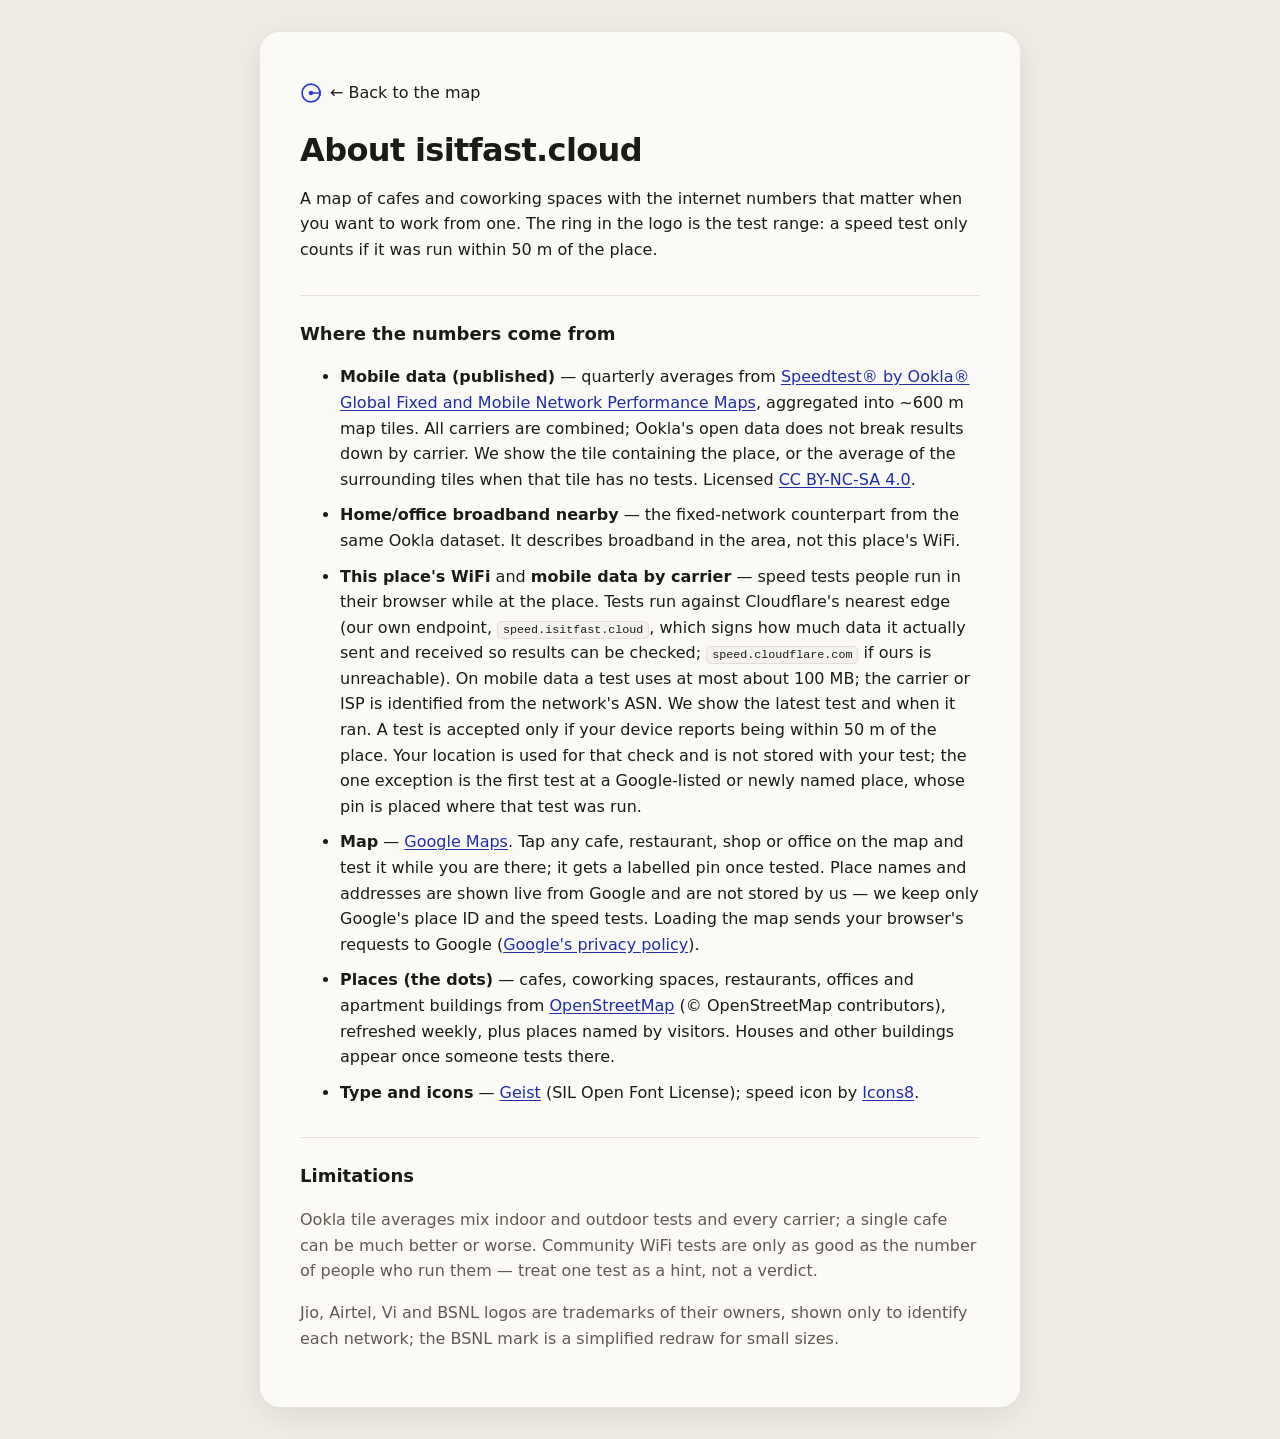
==== web/about.html @ c8f4384d "isitfast.cloud: map of internet speeds at cafes and coworking spaces, tested where you sit" ====
<!doctype html>
<html lang="en">
<head>
  <meta charset="utf-8" /><meta name="viewport" content="width=device-width, initial-scale=1" />
  <title>About — isitfast.cloud</title>
  <link rel="icon" href="/favicon.svg?v=8" type="image/svg+xml" />
  <link rel="apple-touch-icon" href="/apple-touch-icon.png?v=7" />
  <link rel="preload" href="/fonts/geist-latin.woff2?v=1" as="font" type="font/woff2" crossorigin />
  <style>
    @font-face { font-family: "Geist"; font-weight: 400 600; font-display: swap; src: url(/fonts/geist-latin.woff2?v=1) format("woff2"); }
    html { background: #EFEDE6; }
    body { font-family: "Geist", ui-sans-serif, system-ui, -apple-system, "Segoe UI", sans-serif; max-width: 680px; margin: 32px auto; padding: 32px 40px 40px; line-height: 1.6; color: #1B1A17; background: #FBFAF7; border-radius: 20px; box-shadow: 0 8px 32px rgba(27,26,23,.10); -webkit-font-smoothing: antialiased; }
    h1 { font-size: 32px; font-weight: 600; letter-spacing: -.02em; line-height: 1.2; margin: 20px 0 8px; }
    h2 { font-size: 18px; font-weight: 600; margin: 32px 0 8px; padding-top: 24px; border-top: 1px solid #E3DFD5; }
    a { color: #1F2DA8; text-underline-offset: 2px; } code { background: #F4F2EC; border: 1px solid #E3DFD5; padding: 1px 5px; border-radius: 5px; font-size: .9em; }
    li { margin: 0 0 10px; } ::selection { background: #E8EAFB; color: #1F2DA8; }
    .muted { color: #5F5A50; }
    .back { display: inline-flex; align-items: center; gap: 8px; font-weight: 500; text-decoration: none; color: #1B1A17; }
    .back svg { width: 22px; height: 22px; }
    @media (max-width: 600px) { body { margin: 0; border-radius: 0; padding: 20px; box-shadow: none; } h1 { font-size: 26px; } }
  </style>
</head>
<body>
  <p><a class="back" href="/"><svg viewBox="0 0 32 32" aria-hidden="true"><circle cx="16" cy="16" r="13" fill="none" stroke="#2A3BD4" stroke-width="2.4"/><path d="M16 16H29M29 12.5v7" stroke="#2A3BD4" stroke-width="2.4" stroke-linecap="round"/><circle cx="16" cy="16" r="3.4" fill="#2A3BD4"/></svg>← Back to the map</a></p>
  <h1>About isitfast.cloud</h1>
  <p>A map of cafes and coworking spaces with the internet numbers that matter when you want to work from one. The ring in the logo is the test range: a speed test only counts if it was run within 50 m of the place.</p>
  <h2>Where the numbers come from</h2>
  <ul>
    <li><strong>Mobile data (published)</strong> — quarterly averages from
      <a href="https://www.ookla.com/ookla-for-good/open-data">Speedtest® by Ookla® Global Fixed and Mobile Network Performance Maps</a>,
      aggregated into ~600 m map tiles. All carriers are combined; Ookla's open data does not break results down by carrier.
      We show the tile containing the place, or the average of the surrounding tiles when that tile has no tests.
      Licensed <a href="https://creativecommons.org/licenses/by-nc-sa/4.0/">CC BY-NC-SA 4.0</a>.</li>
    <li><strong>Home/office broadband nearby</strong> — the fixed-network counterpart from the same Ookla dataset. It describes broadband in the area, not this place's WiFi.</li>
    <li><strong>This place's WiFi</strong> and <strong>mobile data by carrier</strong> — speed tests people run in their browser while at the place. Tests run against Cloudflare's nearest edge (our own endpoint, <code>speed.isitfast.cloud</code>, which signs how much data it actually sent and received so results can be checked; <code>speed.cloudflare.com</code> if ours is unreachable). On mobile data a test uses at most about 100 MB; the carrier or ISP is identified from the network's ASN. We show the latest test and when it ran. A test is accepted only if your device reports being within 50 m of the place. Your location is used for that check and is not stored with your test; the one exception is the first test at a Google-listed or newly named place, whose pin is placed where that test was run.</li>
    <li><strong>Map</strong> — <a href="https://www.google.com/maps" target="_blank" rel="noopener">Google Maps</a>. Tap any cafe, restaurant, shop or office on the map and test it while you are there; it gets a labelled pin once tested. Place names and addresses are shown live from Google and are not stored by us — we keep only Google's place ID and the speed tests. Loading the map sends your browser's requests to Google (<a href="https://policies.google.com/privacy" target="_blank" rel="noopener">Google's privacy policy</a>).</li>
    <li><strong>Places (the dots)</strong> — cafes, coworking spaces, restaurants, offices and apartment buildings from <a href="https://www.openstreetmap.org/copyright">OpenStreetMap</a> (&copy; OpenStreetMap contributors), refreshed weekly, plus places named by visitors. Houses and other buildings appear once someone tests there.</li>
    <li><strong>Type and icons</strong> — <a href="https://vercel.com/font" target="_blank" rel="noopener">Geist</a> (SIL Open Font License); speed icon by <a href="https://icons8.com/icon/pEQXFEQYQHQk/speed" target="_blank" rel="noopener">Icons8</a>.</li>
  </ul>
  <h2>Limitations</h2>
  <p class="muted">Ookla tile averages mix indoor and outdoor tests and every carrier; a single cafe can be much better or worse. Community WiFi tests are only as good as the number of people who run them — treat one test as a hint, not a verdict.</p>
  <p class="muted">Jio, Airtel, Vi and BSNL logos are trademarks of their owners, shown only to identify each network; the BSNL mark is a simplified redraw for small sizes.</p>
</body>
</html>
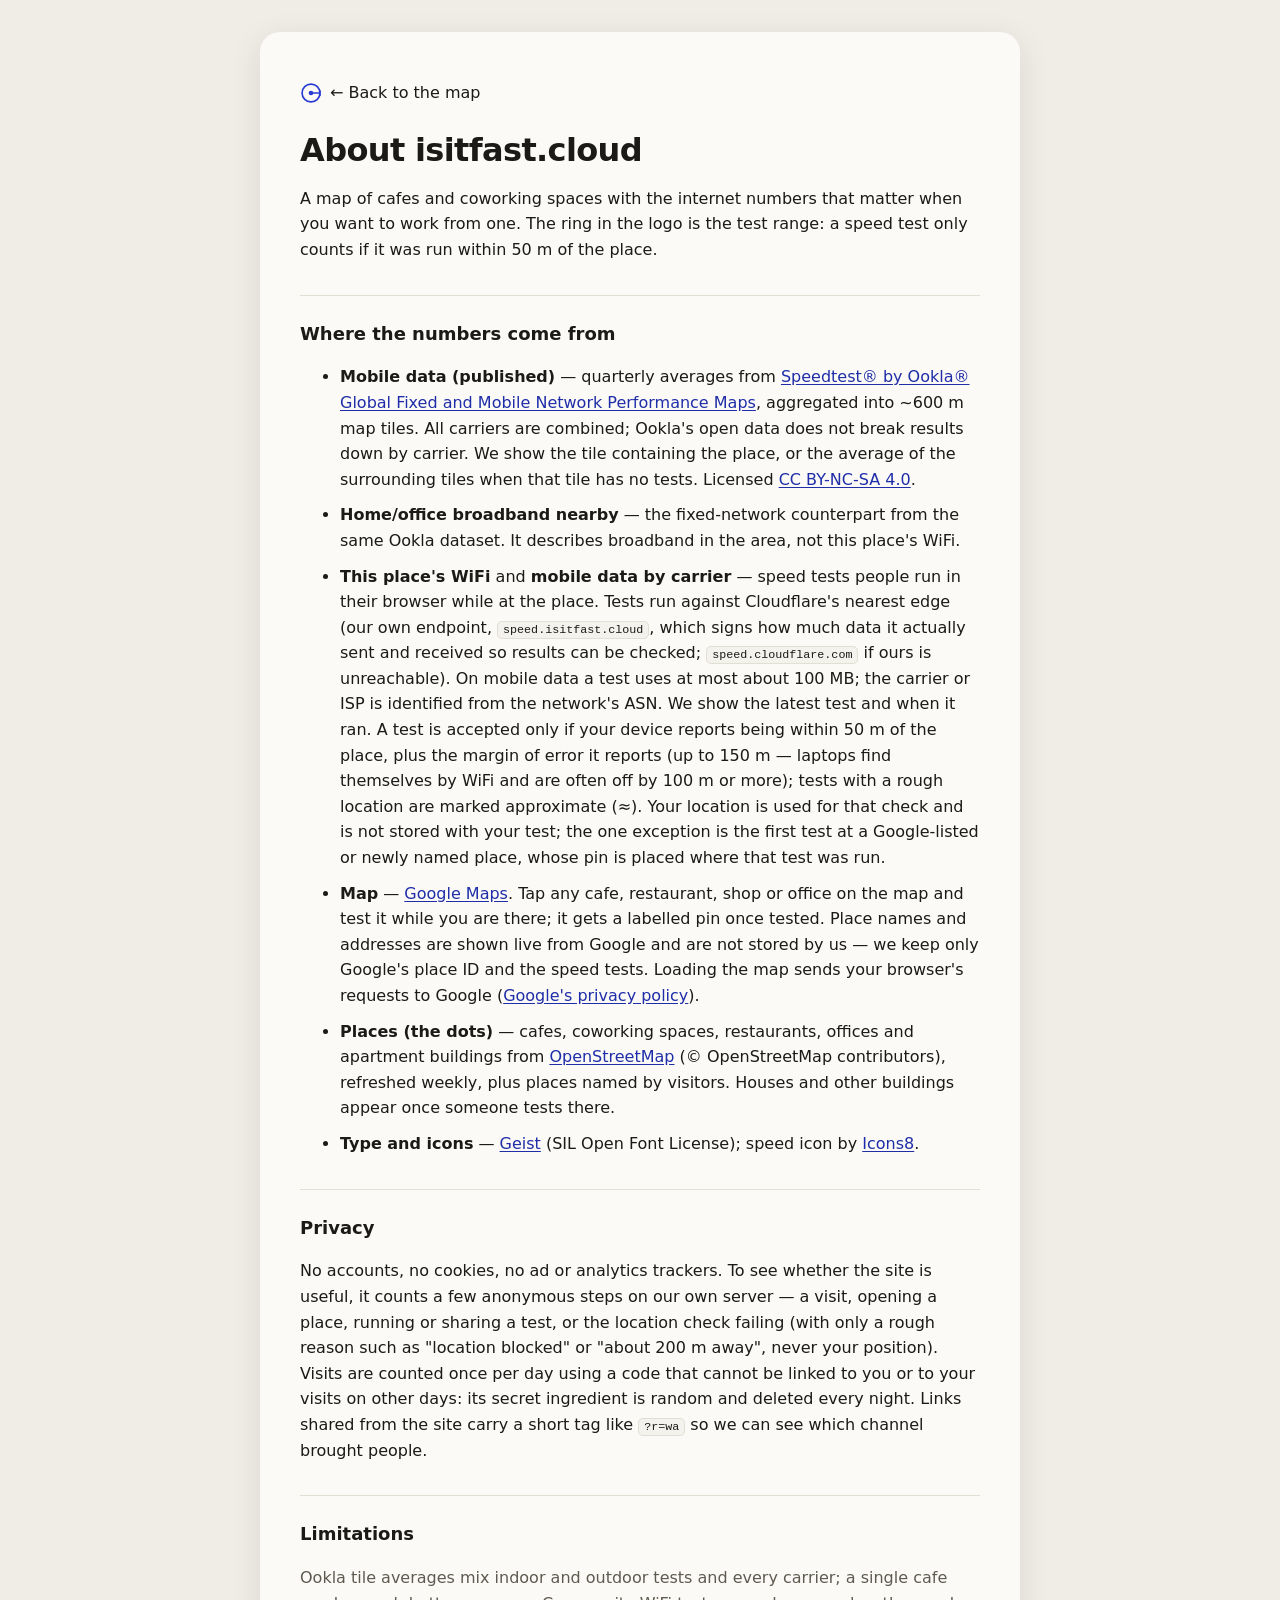
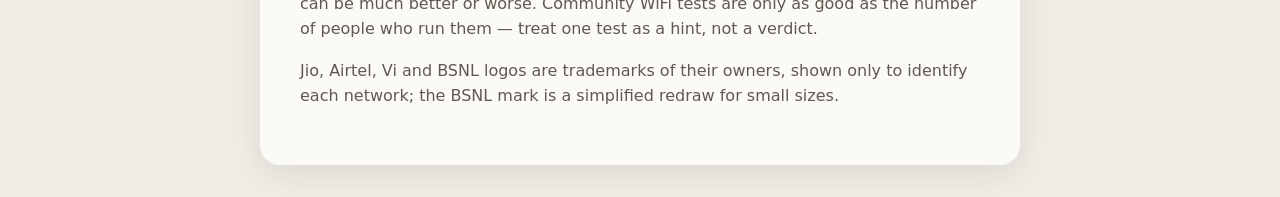
==== commit fbabb7e3: "Pre-launch fixes: cookieless analytics, /p/ share links + OG, accuracy-aware location gate, "Test wh" ====
--- a/web/about.html
+++ b/web/about.html
@@ -32,11 +32,13 @@
       We show the tile containing the place, or the average of the surrounding tiles when that tile has no tests.
       Licensed <a href="https://creativecommons.org/licenses/by-nc-sa/4.0/">CC BY-NC-SA 4.0</a>.</li>
     <li><strong>Home/office broadband nearby</strong> — the fixed-network counterpart from the same Ookla dataset. It describes broadband in the area, not this place's WiFi.</li>
-    <li><strong>This place's WiFi</strong> and <strong>mobile data by carrier</strong> — speed tests people run in their browser while at the place. Tests run against Cloudflare's nearest edge (our own endpoint, <code>speed.isitfast.cloud</code>, which signs how much data it actually sent and received so results can be checked; <code>speed.cloudflare.com</code> if ours is unreachable). On mobile data a test uses at most about 100 MB; the carrier or ISP is identified from the network's ASN. We show the latest test and when it ran. A test is accepted only if your device reports being within 50 m of the place. Your location is used for that check and is not stored with your test; the one exception is the first test at a Google-listed or newly named place, whose pin is placed where that test was run.</li>
+    <li><strong>This place's WiFi</strong> and <strong>mobile data by carrier</strong> — speed tests people run in their browser while at the place. Tests run against Cloudflare's nearest edge (our own endpoint, <code>speed.isitfast.cloud</code>, which signs how much data it actually sent and received so results can be checked; <code>speed.cloudflare.com</code> if ours is unreachable). On mobile data a test uses at most about 100 MB; the carrier or ISP is identified from the network's ASN. We show the latest test and when it ran. A test is accepted only if your device reports being within 50 m of the place, plus the margin of error it reports (up to 150 m — laptops find themselves by WiFi and are often off by 100 m or more); tests with a rough location are marked approximate (≈). Your location is used for that check and is not stored with your test; the one exception is the first test at a Google-listed or newly named place, whose pin is placed where that test was run.</li>
     <li><strong>Map</strong> — <a href="https://www.google.com/maps" target="_blank" rel="noopener">Google Maps</a>. Tap any cafe, restaurant, shop or office on the map and test it while you are there; it gets a labelled pin once tested. Place names and addresses are shown live from Google and are not stored by us — we keep only Google's place ID and the speed tests. Loading the map sends your browser's requests to Google (<a href="https://policies.google.com/privacy" target="_blank" rel="noopener">Google's privacy policy</a>).</li>
     <li><strong>Places (the dots)</strong> — cafes, coworking spaces, restaurants, offices and apartment buildings from <a href="https://www.openstreetmap.org/copyright">OpenStreetMap</a> (&copy; OpenStreetMap contributors), refreshed weekly, plus places named by visitors. Houses and other buildings appear once someone tests there.</li>
     <li><strong>Type and icons</strong> — <a href="https://vercel.com/font" target="_blank" rel="noopener">Geist</a> (SIL Open Font License); speed icon by <a href="https://icons8.com/icon/pEQXFEQYQHQk/speed" target="_blank" rel="noopener">Icons8</a>.</li>
   </ul>
+  <h2>Privacy</h2>
+  <p>No accounts, no cookies, no ad or analytics trackers. To see whether the site is useful, it counts a few anonymous steps on our own server — a visit, opening a place, running or sharing a test, or the location check failing (with only a rough reason such as "location blocked" or "about 200 m away", never your position). Visits are counted once per day using a code that cannot be linked to you or to your visits on other days: its secret ingredient is random and deleted every night. Links shared from the site carry a short tag like <code>?r=wa</code> so we can see which channel brought people.</p>
   <h2>Limitations</h2>
   <p class="muted">Ookla tile averages mix indoor and outdoor tests and every carrier; a single cafe can be much better or worse. Community WiFi tests are only as good as the number of people who run them — treat one test as a hint, not a verdict.</p>
   <p class="muted">Jio, Airtel, Vi and BSNL logos are trademarks of their owners, shown only to identify each network; the BSNL mark is a simplified redraw for small sizes.</p>
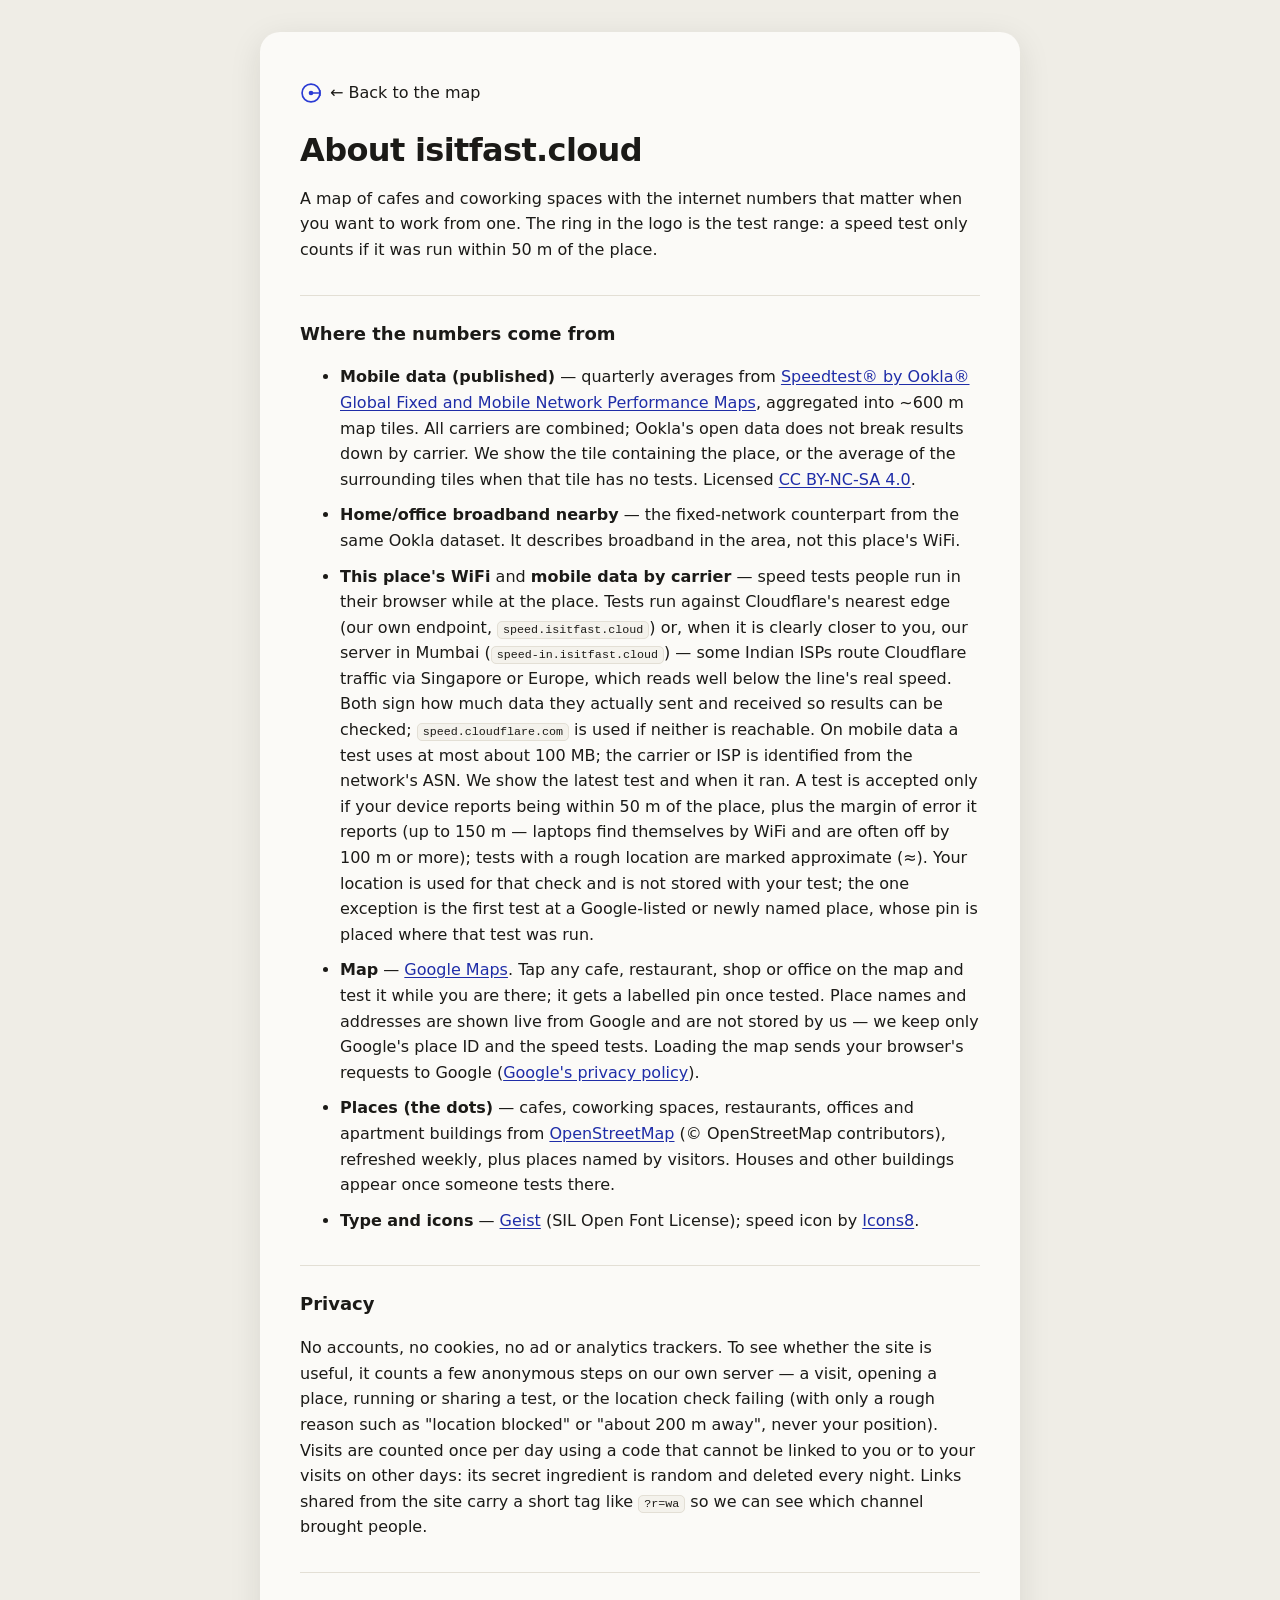
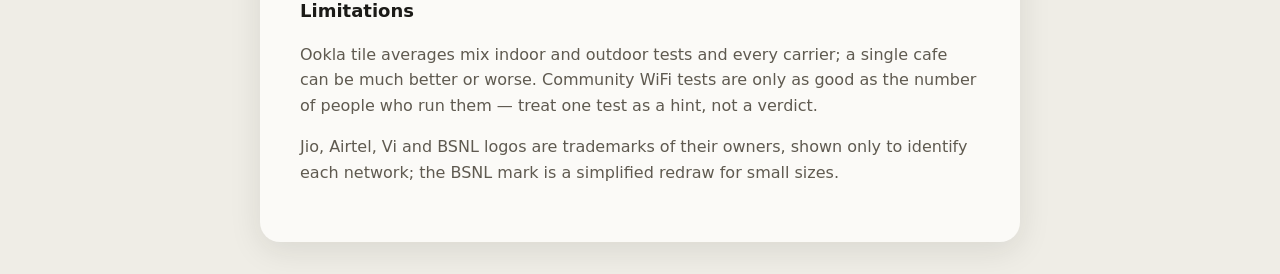
==== commit 6091adf6: "India speed server (speed-in.isitfast.cloud, GCE Mumbai): the test uses it when Cloudflare is clearl" ====
--- a/web/about.html
+++ b/web/about.html
@@ -32,7 +32,7 @@
       We show the tile containing the place, or the average of the surrounding tiles when that tile has no tests.
       Licensed <a href="https://creativecommons.org/licenses/by-nc-sa/4.0/">CC BY-NC-SA 4.0</a>.</li>
     <li><strong>Home/office broadband nearby</strong> — the fixed-network counterpart from the same Ookla dataset. It describes broadband in the area, not this place's WiFi.</li>
-    <li><strong>This place's WiFi</strong> and <strong>mobile data by carrier</strong> — speed tests people run in their browser while at the place. Tests run against Cloudflare's nearest edge (our own endpoint, <code>speed.isitfast.cloud</code>, which signs how much data it actually sent and received so results can be checked; <code>speed.cloudflare.com</code> if ours is unreachable). On mobile data a test uses at most about 100 MB; the carrier or ISP is identified from the network's ASN. We show the latest test and when it ran. A test is accepted only if your device reports being within 50 m of the place, plus the margin of error it reports (up to 150 m — laptops find themselves by WiFi and are often off by 100 m or more); tests with a rough location are marked approximate (≈). Your location is used for that check and is not stored with your test; the one exception is the first test at a Google-listed or newly named place, whose pin is placed where that test was run.</li>
+    <li><strong>This place's WiFi</strong> and <strong>mobile data by carrier</strong> — speed tests people run in their browser while at the place. Tests run against Cloudflare's nearest edge (our own endpoint, <code>speed.isitfast.cloud</code>) or, when it is clearly closer to you, our server in Mumbai (<code>speed-in.isitfast.cloud</code>) — some Indian ISPs route Cloudflare traffic via Singapore or Europe, which reads well below the line's real speed. Both sign how much data they actually sent and received so results can be checked; <code>speed.cloudflare.com</code> is used if neither is reachable. On mobile data a test uses at most about 100 MB; the carrier or ISP is identified from the network's ASN. We show the latest test and when it ran. A test is accepted only if your device reports being within 50 m of the place, plus the margin of error it reports (up to 150 m — laptops find themselves by WiFi and are often off by 100 m or more); tests with a rough location are marked approximate (≈). Your location is used for that check and is not stored with your test; the one exception is the first test at a Google-listed or newly named place, whose pin is placed where that test was run.</li>
     <li><strong>Map</strong> — <a href="https://www.google.com/maps" target="_blank" rel="noopener">Google Maps</a>. Tap any cafe, restaurant, shop or office on the map and test it while you are there; it gets a labelled pin once tested. Place names and addresses are shown live from Google and are not stored by us — we keep only Google's place ID and the speed tests. Loading the map sends your browser's requests to Google (<a href="https://policies.google.com/privacy" target="_blank" rel="noopener">Google's privacy policy</a>).</li>
     <li><strong>Places (the dots)</strong> — cafes, coworking spaces, restaurants, offices and apartment buildings from <a href="https://www.openstreetmap.org/copyright">OpenStreetMap</a> (&copy; OpenStreetMap contributors), refreshed weekly, plus places named by visitors. Houses and other buildings appear once someone tests there.</li>
     <li><strong>Type and icons</strong> — <a href="https://vercel.com/font" target="_blank" rel="noopener">Geist</a> (SIL Open Font License); speed icon by <a href="https://icons8.com/icon/pEQXFEQYQHQk/speed" target="_blank" rel="noopener">Icons8</a>.</li>
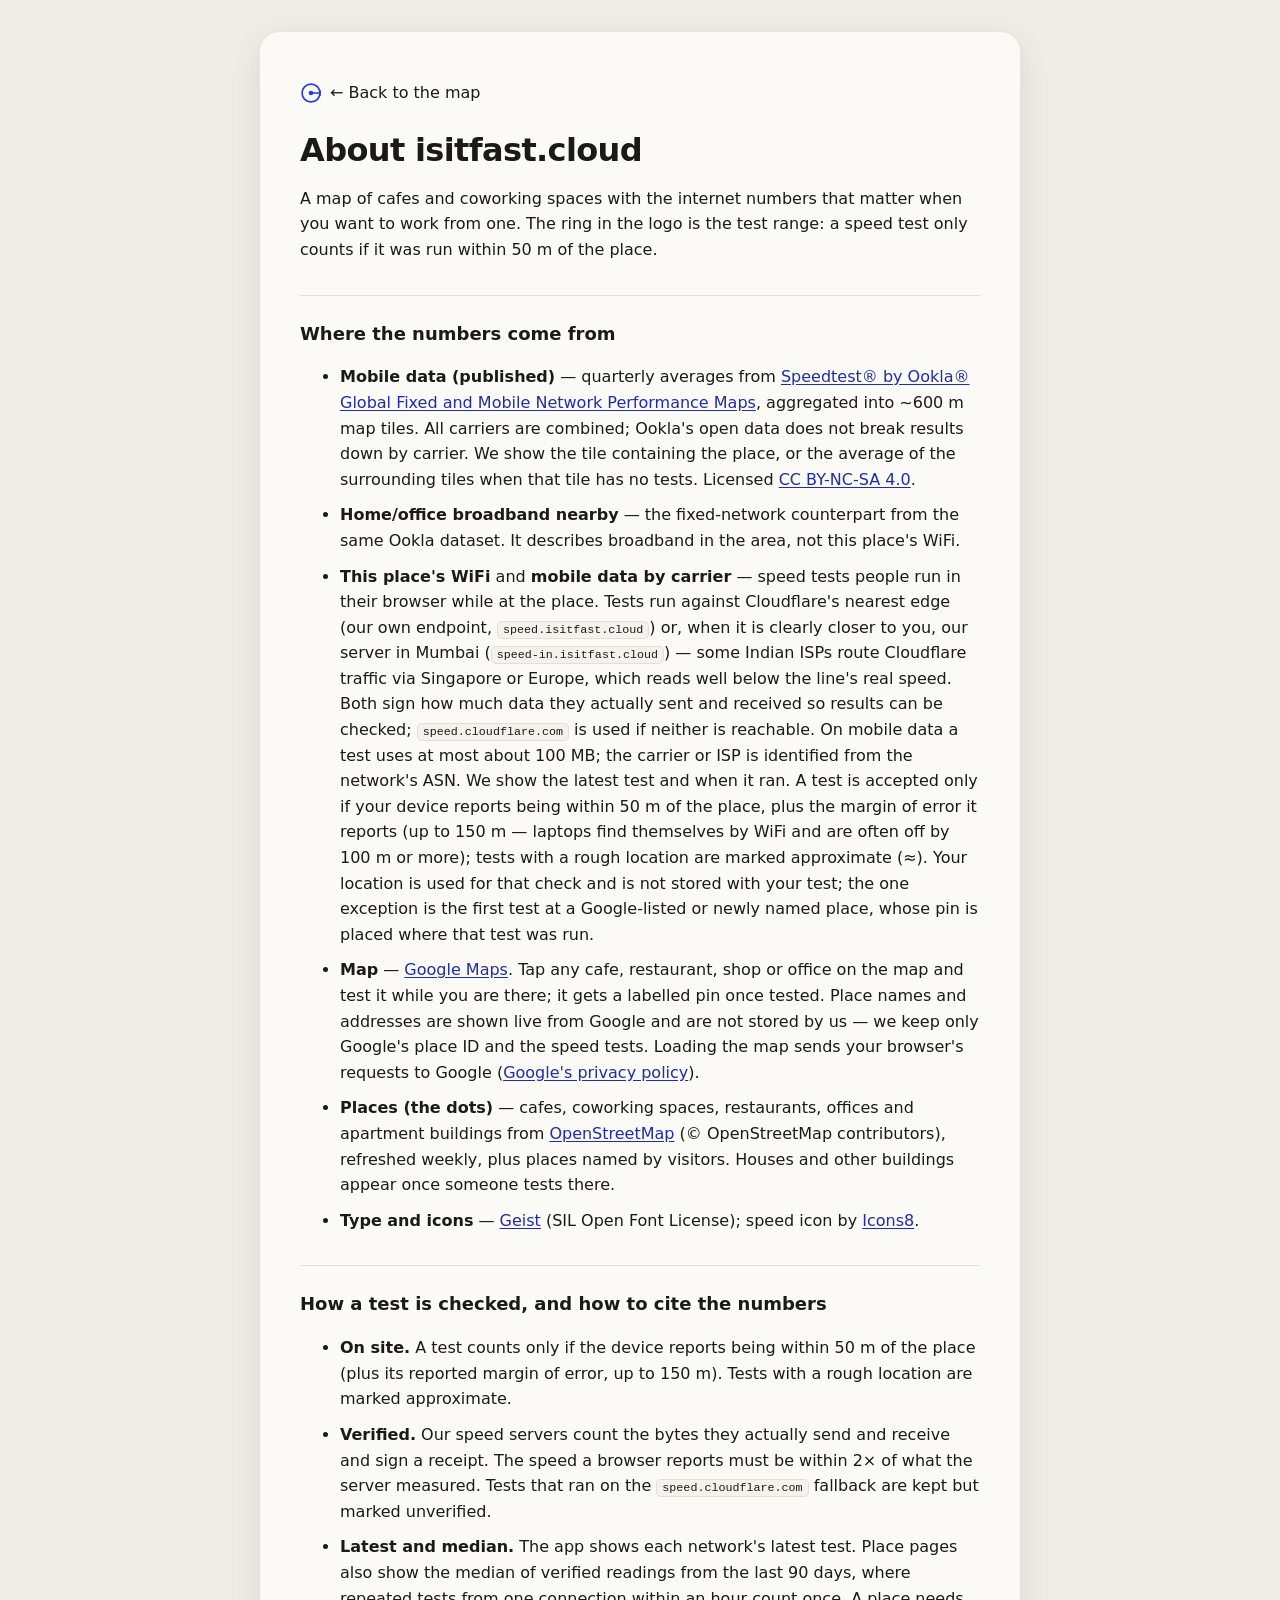
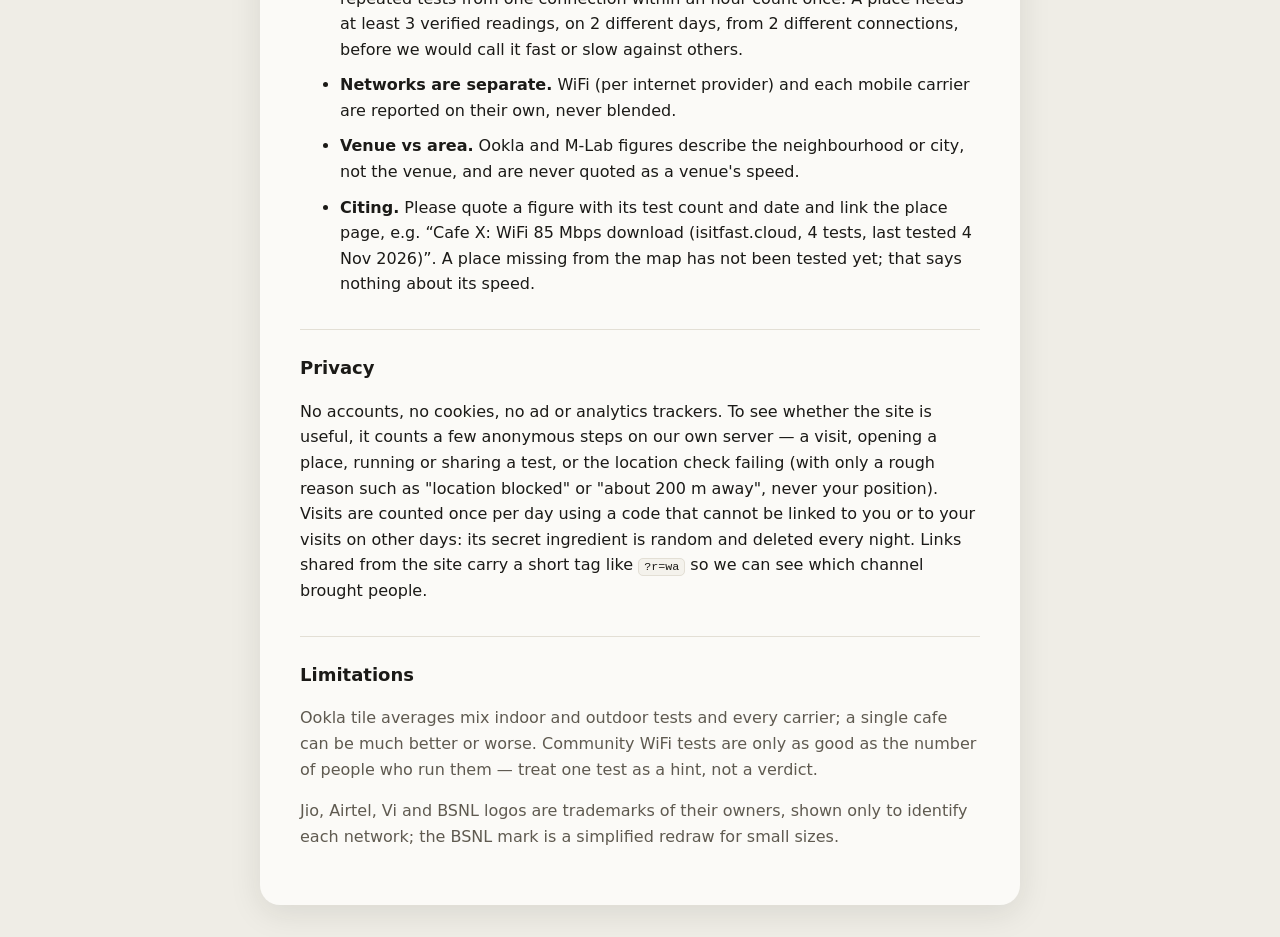
==== commit fbec8090: "Search and AI engines: place pages carry their numbers in HTML (dated answer line, per-network table" ====
--- a/web/about.html
+++ b/web/about.html
@@ -3,6 +3,7 @@
 <head>
   <meta charset="utf-8" /><meta name="viewport" content="width=device-width, initial-scale=1" />
   <title>About — isitfast.cloud</title>
+  <meta name="description" content="How isitfast measures cafe and coworking WiFi and mobile data speeds: on-site browser tests within 50 m, server-signed receipts, and how to cite the numbers." />
   <link rel="icon" href="/favicon.svg?v=8" type="image/svg+xml" />
   <link rel="apple-touch-icon" href="/apple-touch-icon.png?v=7" />
   <link rel="preload" href="/fonts/geist-latin.woff2?v=1" as="font" type="font/woff2" crossorigin />
@@ -37,6 +38,15 @@
     <li><strong>Places (the dots)</strong> — cafes, coworking spaces, restaurants, offices and apartment buildings from <a href="https://www.openstreetmap.org/copyright">OpenStreetMap</a> (&copy; OpenStreetMap contributors), refreshed weekly, plus places named by visitors. Houses and other buildings appear once someone tests there.</li>
     <li><strong>Type and icons</strong> — <a href="https://vercel.com/font" target="_blank" rel="noopener">Geist</a> (SIL Open Font License); speed icon by <a href="https://icons8.com/icon/pEQXFEQYQHQk/speed" target="_blank" rel="noopener">Icons8</a>.</li>
   </ul>
+  <h2 id="method">How a test is checked, and how to cite the numbers</h2>
+  <ul>
+    <li><strong>On site.</strong> A test counts only if the device reports being within 50 m of the place (plus its reported margin of error, up to 150 m). Tests with a rough location are marked approximate.</li>
+    <li><strong>Verified.</strong> Our speed servers count the bytes they actually send and receive and sign a receipt. The speed a browser reports must be within 2× of what the server measured. Tests that ran on the <code>speed.cloudflare.com</code> fallback are kept but marked unverified.</li>
+    <li><strong>Latest and median.</strong> The app shows each network's latest test. Place pages also show the median of verified readings from the last 90 days, where repeated tests from one connection within an hour count once. A place needs at least 3 verified readings, on 2 different days, from 2 different connections, before we would call it fast or slow against others.</li>
+    <li><strong>Networks are separate.</strong> WiFi (per internet provider) and each mobile carrier are reported on their own, never blended.</li>
+    <li><strong>Venue vs area.</strong> Ookla and M-Lab figures describe the neighbourhood or city, not the venue, and are never quoted as a venue's speed.</li>
+    <li><strong>Citing.</strong> Please quote a figure with its test count and date and link the place page, e.g. “Cafe X: WiFi 85 Mbps download (isitfast.cloud, 4 tests, last tested 4 Nov 2026)”. A place missing from the map has not been tested yet; that says nothing about its speed.</li>
+  </ul>
   <h2>Privacy</h2>
   <p>No accounts, no cookies, no ad or analytics trackers. To see whether the site is useful, it counts a few anonymous steps on our own server — a visit, opening a place, running or sharing a test, or the location check failing (with only a rough reason such as "location blocked" or "about 200 m away", never your position). Visits are counted once per day using a code that cannot be linked to you or to your visits on other days: its secret ingredient is random and deleted every night. Links shared from the site carry a short tag like <code>?r=wa</code> so we can see which channel brought people.</p>
   <h2>Limitations</h2>
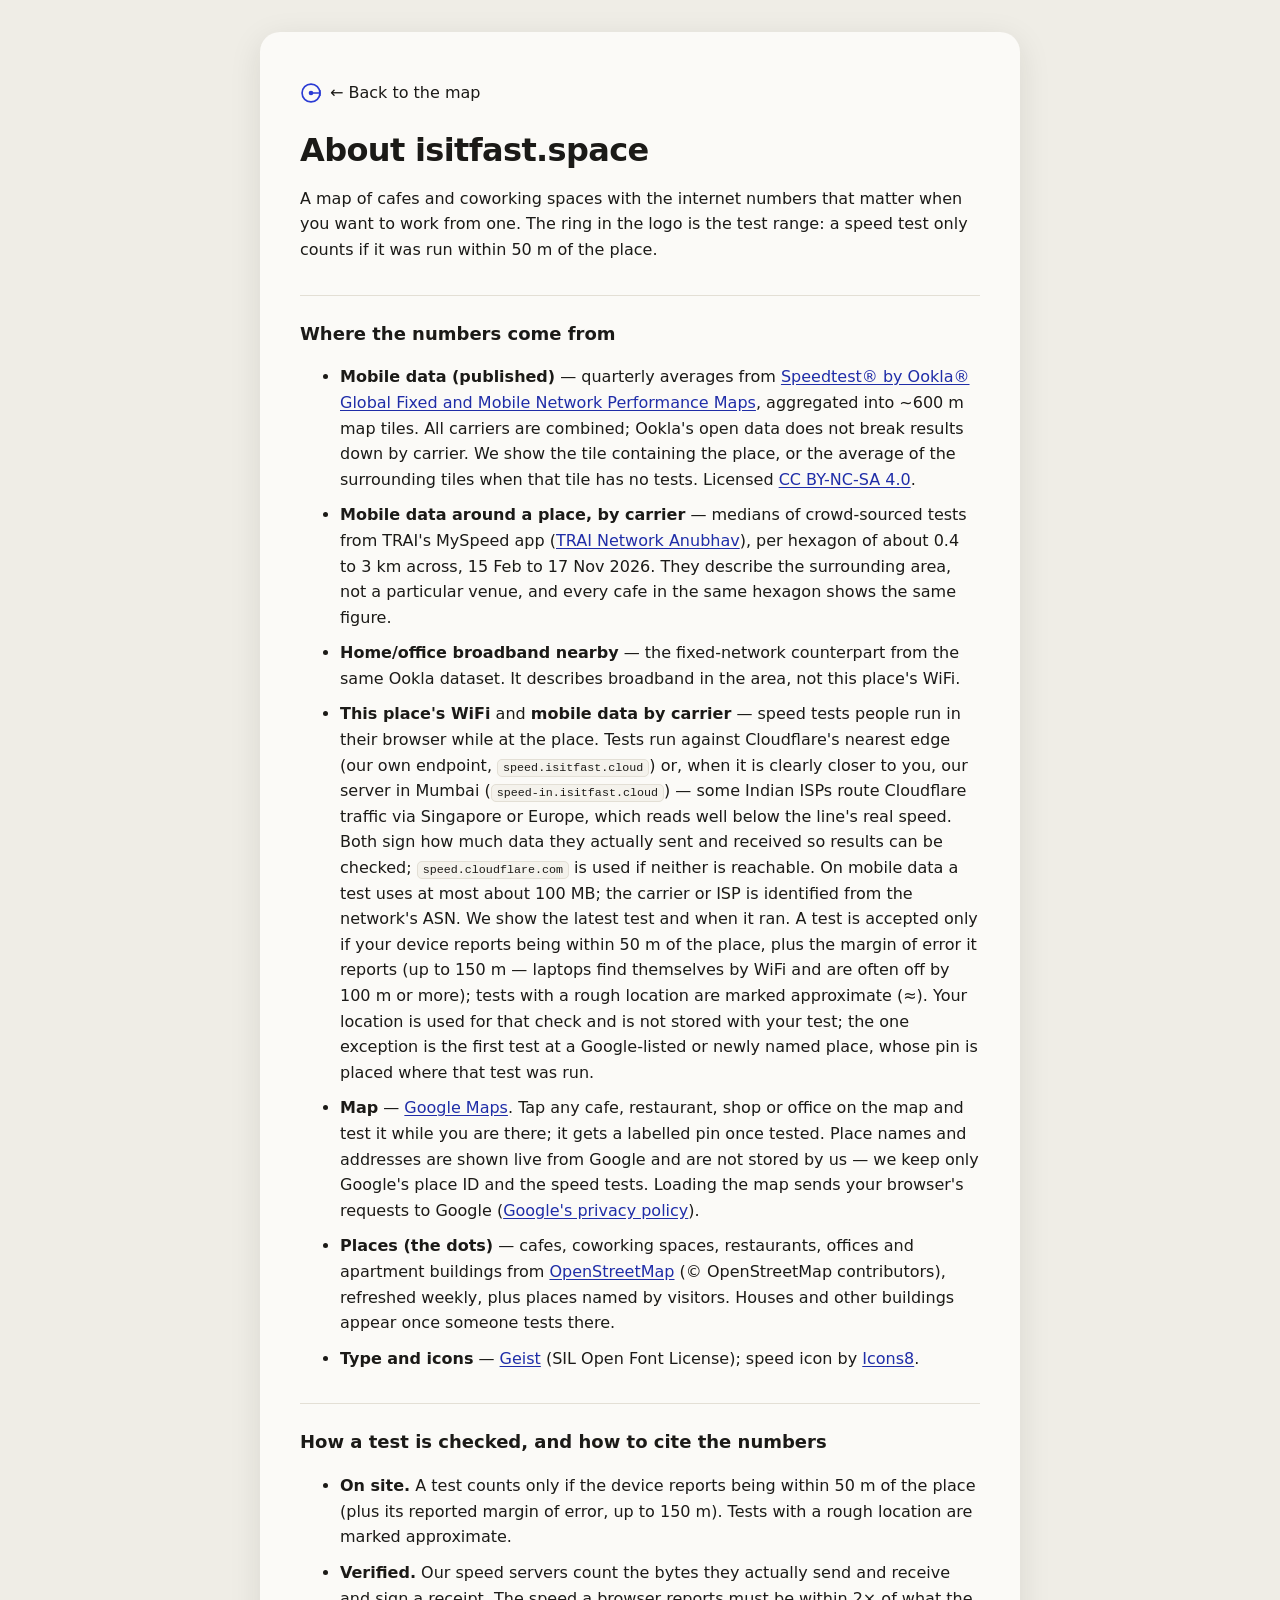
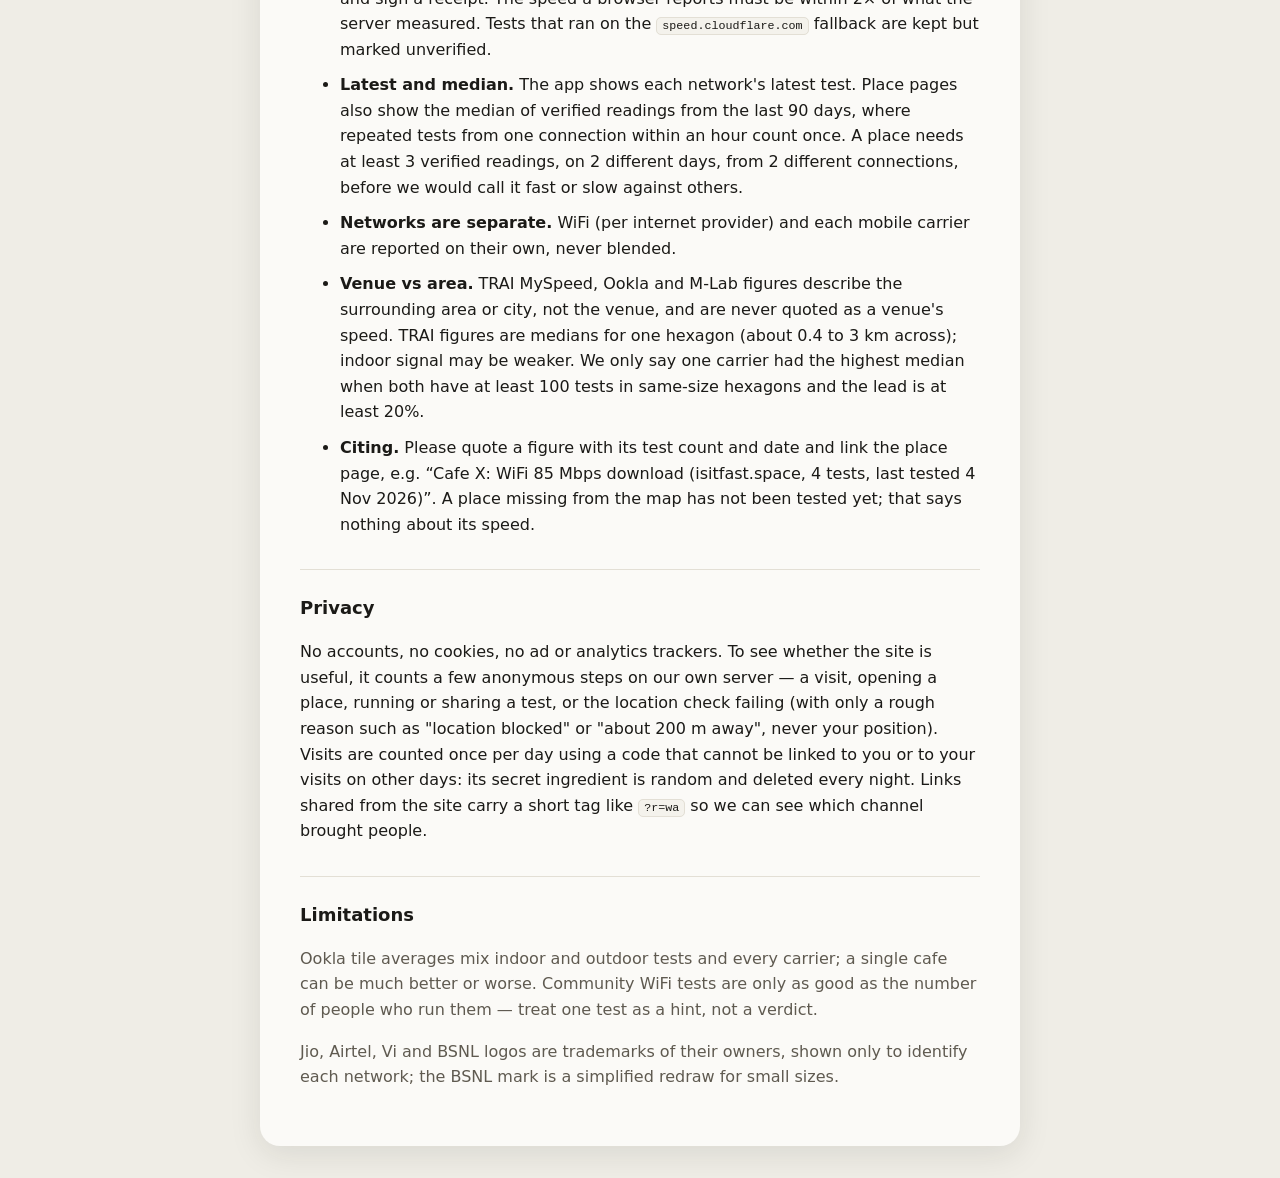
==== commit 2f45ae92: "Cafes findable without venue tests: neighbourhood (/in/<city>/<area>) and city pages from OSM suburb" ====
--- a/web/about.html
+++ b/web/about.html
@@ -2,7 +2,7 @@
 <html lang="en">
 <head>
   <meta charset="utf-8" /><meta name="viewport" content="width=device-width, initial-scale=1" />
-  <title>About — isitfast.cloud</title>
+  <title>About — isitfast.space</title>
   <meta name="description" content="How isitfast measures cafe and coworking WiFi and mobile data speeds: on-site browser tests within 50 m, server-signed receipts, and how to cite the numbers." />
   <link rel="icon" href="/favicon.svg?v=8" type="image/svg+xml" />
   <link rel="apple-touch-icon" href="/apple-touch-icon.png?v=7" />
@@ -23,7 +23,7 @@
 </head>
 <body>
   <p><a class="back" href="/"><svg viewBox="0 0 32 32" aria-hidden="true"><circle cx="16" cy="16" r="13" fill="none" stroke="#2A3BD4" stroke-width="2.4"/><path d="M16 16H29M29 12.5v7" stroke="#2A3BD4" stroke-width="2.4" stroke-linecap="round"/><circle cx="16" cy="16" r="3.4" fill="#2A3BD4"/></svg>← Back to the map</a></p>
-  <h1>About isitfast.cloud</h1>
+  <h1>About isitfast.space</h1>
   <p>A map of cafes and coworking spaces with the internet numbers that matter when you want to work from one. The ring in the logo is the test range: a speed test only counts if it was run within 50 m of the place.</p>
   <h2>Where the numbers come from</h2>
   <ul>
@@ -32,6 +32,7 @@
       aggregated into ~600 m map tiles. All carriers are combined; Ookla's open data does not break results down by carrier.
       We show the tile containing the place, or the average of the surrounding tiles when that tile has no tests.
       Licensed <a href="https://creativecommons.org/licenses/by-nc-sa/4.0/">CC BY-NC-SA 4.0</a>.</li>
+    <li><strong>Mobile data around a place, by carrier</strong> — medians of crowd-sourced tests from TRAI's MySpeed app (<a href="https://myspeed.trai.gov.in/" target="_blank" rel="noopener">TRAI Network Anubhav</a>), per hexagon of about 0.4 to 3 km across, 15 Feb to 17 Nov 2026. They describe the surrounding area, not a particular venue, and every cafe in the same hexagon shows the same figure.</li>
     <li><strong>Home/office broadband nearby</strong> — the fixed-network counterpart from the same Ookla dataset. It describes broadband in the area, not this place's WiFi.</li>
     <li><strong>This place's WiFi</strong> and <strong>mobile data by carrier</strong> — speed tests people run in their browser while at the place. Tests run against Cloudflare's nearest edge (our own endpoint, <code>speed.isitfast.cloud</code>) or, when it is clearly closer to you, our server in Mumbai (<code>speed-in.isitfast.cloud</code>) — some Indian ISPs route Cloudflare traffic via Singapore or Europe, which reads well below the line's real speed. Both sign how much data they actually sent and received so results can be checked; <code>speed.cloudflare.com</code> is used if neither is reachable. On mobile data a test uses at most about 100 MB; the carrier or ISP is identified from the network's ASN. We show the latest test and when it ran. A test is accepted only if your device reports being within 50 m of the place, plus the margin of error it reports (up to 150 m — laptops find themselves by WiFi and are often off by 100 m or more); tests with a rough location are marked approximate (≈). Your location is used for that check and is not stored with your test; the one exception is the first test at a Google-listed or newly named place, whose pin is placed where that test was run.</li>
     <li><strong>Map</strong> — <a href="https://www.google.com/maps" target="_blank" rel="noopener">Google Maps</a>. Tap any cafe, restaurant, shop or office on the map and test it while you are there; it gets a labelled pin once tested. Place names and addresses are shown live from Google and are not stored by us — we keep only Google's place ID and the speed tests. Loading the map sends your browser's requests to Google (<a href="https://policies.google.com/privacy" target="_blank" rel="noopener">Google's privacy policy</a>).</li>
@@ -44,8 +45,8 @@
     <li><strong>Verified.</strong> Our speed servers count the bytes they actually send and receive and sign a receipt. The speed a browser reports must be within 2× of what the server measured. Tests that ran on the <code>speed.cloudflare.com</code> fallback are kept but marked unverified.</li>
     <li><strong>Latest and median.</strong> The app shows each network's latest test. Place pages also show the median of verified readings from the last 90 days, where repeated tests from one connection within an hour count once. A place needs at least 3 verified readings, on 2 different days, from 2 different connections, before we would call it fast or slow against others.</li>
     <li><strong>Networks are separate.</strong> WiFi (per internet provider) and each mobile carrier are reported on their own, never blended.</li>
-    <li><strong>Venue vs area.</strong> Ookla and M-Lab figures describe the neighbourhood or city, not the venue, and are never quoted as a venue's speed.</li>
-    <li><strong>Citing.</strong> Please quote a figure with its test count and date and link the place page, e.g. “Cafe X: WiFi 85 Mbps download (isitfast.cloud, 4 tests, last tested 4 Nov 2026)”. A place missing from the map has not been tested yet; that says nothing about its speed.</li>
+    <li><strong>Venue vs area.</strong> TRAI MySpeed, Ookla and M-Lab figures describe the surrounding area or city, not the venue, and are never quoted as a venue's speed. TRAI figures are medians for one hexagon (about 0.4 to 3 km across); indoor signal may be weaker. We only say one carrier had the highest median when both have at least 100 tests in same-size hexagons and the lead is at least 20%.</li>
+    <li><strong>Citing.</strong> Please quote a figure with its test count and date and link the place page, e.g. “Cafe X: WiFi 85 Mbps download (isitfast.space, 4 tests, last tested 4 Nov 2026)”. A place missing from the map has not been tested yet; that says nothing about its speed.</li>
   </ul>
   <h2>Privacy</h2>
   <p>No accounts, no cookies, no ad or analytics trackers. To see whether the site is useful, it counts a few anonymous steps on our own server — a visit, opening a place, running or sharing a test, or the location check failing (with only a rough reason such as "location blocked" or "about 200 m away", never your position). Visits are counted once per day using a code that cannot be linked to you or to your visits on other days: its secret ingredient is random and deleted every night. Links shared from the site carry a short tag like <code>?r=wa</code> so we can see which channel brought people.</p>
